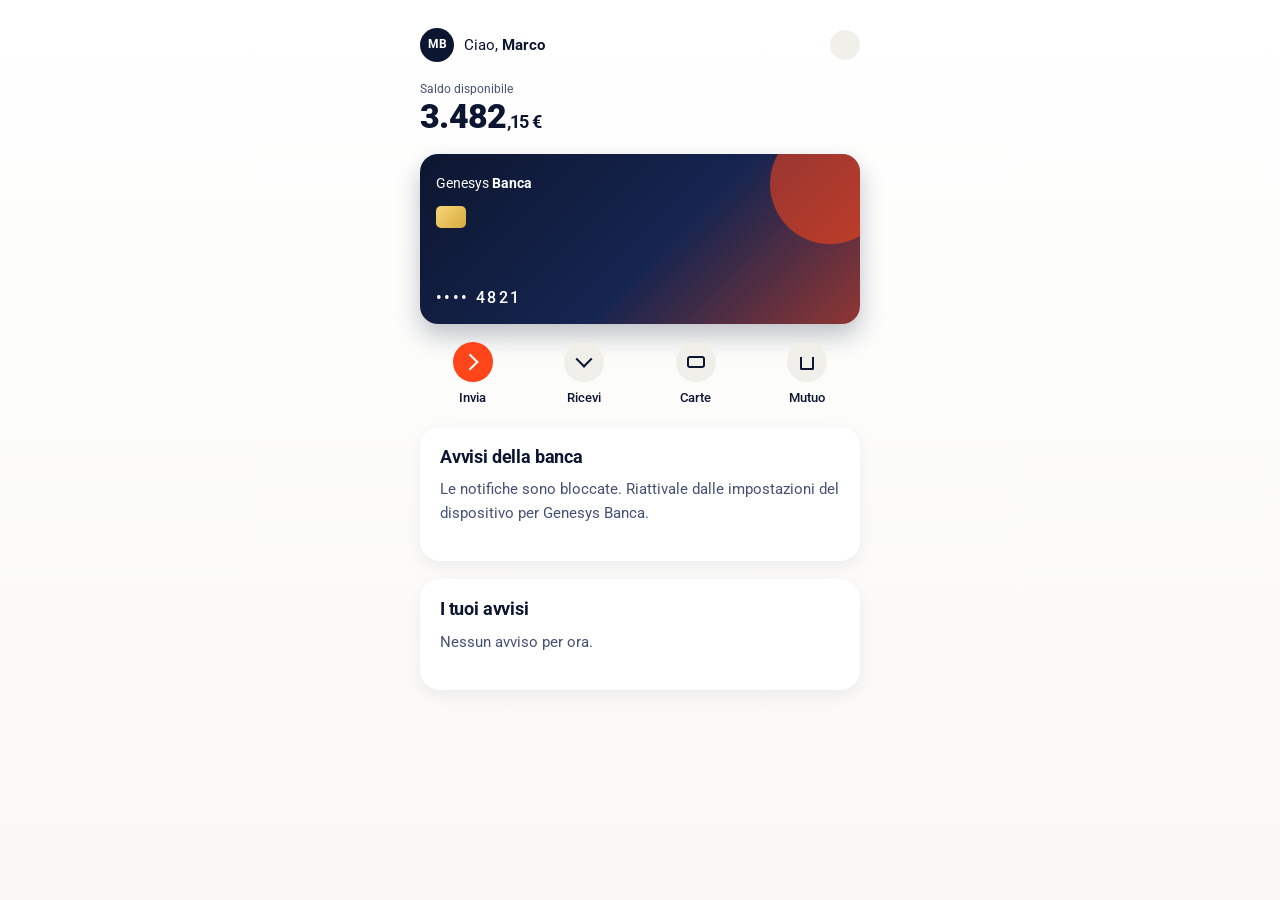
==== app/index.html @ 951cb8e0 "Web app installabile con notifiche push Co-authored-by: Cursor <cursoragent@cursor.com>" ====
<!doctype html>
<html lang="it">
<head>
  <meta charset="utf-8">
  <meta name="viewport" content="width=device-width, initial-scale=1, viewport-fit=cover">
  <title>Genesys Banca</title>
  <meta name="theme-color" content="#0d1630">
  <meta name="apple-mobile-web-app-capable" content="yes">
  <meta name="apple-mobile-web-app-title" content="Genesys Banca">
  <meta name="apple-mobile-web-app-status-bar-style" content="default">
  <link rel="manifest" href="manifest.webmanifest">
  <link rel="icon" href="icons/icon-192.png">
  <link rel="apple-touch-icon" href="icons/apple-touch-icon.png">
  <link rel="preconnect" href="https://fonts.googleapis.com">
  <link rel="preconnect" href="https://fonts.gstatic.com" crossorigin>
  <link href="https://fonts.googleapis.com/css2?family=Roboto:wght@400;500;700;900&display=swap" rel="stylesheet">
  <link rel="stylesheet" href="../styles.css?v=9">
  <script>localStorage.setItem('genesys-banca-customer', JSON.stringify({ id: '8e5fbca8-84d5-4561-927d-ead9b71d831c', firstName: 'Marco', lastName: 'Bianchi' }));</script>
  <script src="../app.js?v=5"></script>
</head>
<body class="pwa">
  <main class="pwa-screen">
    <div class="app-header">
      <span class="app-avatar">MB</span>
      <span>Ciao, <strong>Marco</strong></span>
      <span class="app-bell" data-bell></span>
    </div>

    <div class="app-balance">
      <span>Saldo disponibile</span>
      <strong>3.482<small>,15 €</small></strong>
    </div>

    <div class="app-card">
      <span class="app-card-brand">Genesys <strong>Banca</strong></span>
      <span class="app-card-chip"></span>
      <span class="app-card-number">•••• 4821</span>
    </div>

    <div class="app-actions">
      <span><i class="ic-send"></i>Invia</span>
      <span><i class="ic-receive"></i>Ricevi</span>
      <span><i class="ic-card"></i>Carte</span>
      <span><i class="ic-home"></i>Mutuo</span>
    </div>

    <section class="pwa-panel" data-push-panel>
      <h2>Avvisi della banca</h2>
      <div data-state="install" hidden>
        <p>Per ricevere gli avvisi su iPhone aggiungi prima l'app alla schermata Home: tocca <strong>Condividi</strong> e poi <strong>Aggiungi alla schermata Home</strong>. Poi apri Genesys Banca dall'icona.</p>
      </div>
      <div data-state="unsupported" hidden>
        <p>Questo browser non supporta le notifiche. Prova con Chrome, Edge o Safari aggiornati.</p>
      </div>
      <div data-state="ask" hidden>
        <p>Ricevi in tempo reale gli appuntamenti con il consulente, con l'orario e il codice per riconoscerci.</p>
        <button class="btn btn-primary" data-enable-push>Attiva notifiche</button>
      </div>
      <div data-state="denied" hidden>
        <p>Le notifiche sono bloccate. Riattivale dalle impostazioni del dispositivo per Genesys Banca.</p>
      </div>
      <div data-state="active" hidden>
        <p class="pwa-ok">Notifiche attive su questo dispositivo.</p>
        <button class="link" data-test-push>Invia un avviso di prova</button>
      </div>
      <p class="pwa-error" data-push-error hidden></p>
    </section>

    <section class="pwa-panel">
      <h2>I tuoi avvisi</h2>
      <ul class="pwa-inbox" data-inbox></ul>
      <p class="muted" data-inbox-empty>Nessun avviso per ora.</p>
    </section>
  </main>

  <script>
    var PUSH_API = 'https://genesys-banca-push.paolomanzotti.workers.dev';
    var CUSTOMER_ID = '8e5fbca8-84d5-4561-927d-ead9b71d831c';

    var isIos = /iPhone|iPad|iPod/.test(navigator.userAgent);
    var isStandalone = window.matchMedia('(display-mode: standalone)').matches || navigator.standalone === true;
    var pushSupported = 'serviceWorker' in navigator && 'PushManager' in window && 'Notification' in window;
    var registrationPromise = pushSupported ? navigator.serviceWorker.register('sw.js') : null;

    function showState(name) {
      document.querySelectorAll('[data-state]').forEach(function (el) { el.hidden = el.getAttribute('data-state') !== name; });
    }

    function showError(message) {
      var el = document.querySelector('[data-push-error]');
      el.textContent = message;
      el.hidden = !message;
    }

    function base64ToBytes(text) {
      var base64 = text.replace(/-/g, '+').replace(/_/g, '/') + '==='.slice((text.length + 3) % 4);
      return Uint8Array.from(atob(base64), function (c) { return c.charCodeAt(0); });
    }

    function post(path, body) {
      return fetch(PUSH_API + path, { method: 'POST', headers: { 'Content-Type': 'application/json' }, body: JSON.stringify(body) })
        .then(function (response) {
          return response.json().then(function (data) {
            if (!response.ok) throw new Error(data.error || response.statusText);
            return data;
          });
        });
    }

    function saveSubscription(subscription) {
      return post('/subscribe', { customerId: CUSTOMER_ID, subscription: subscription.toJSON() });
    }

    function enablePush() {
      showError('');
      Notification.requestPermission().then(function (permission) {
        if (permission !== 'granted') return refreshState();
        return Promise.all([registrationPromise, fetch(PUSH_API + '/vapid').then(function (r) { return r.json(); })])
          .then(function (results) {
            return results[0].pushManager.subscribe({ userVisibleOnly: true, applicationServerKey: base64ToBytes(results[1].publicKey) });
          })
          .then(saveSubscription)
          .then(refreshState);
      }).catch(function (error) { showError('Attivazione non riuscita: ' + error.message); });
    }

    function refreshState() {
      if (isIos && !isStandalone) return showState('install');
      if (!pushSupported) return showState('unsupported');
      if (Notification.permission === 'denied') return showState('denied');
      if (Notification.permission !== 'granted') return showState('ask');
      return registrationPromise
        .then(function (registration) { return registration.pushManager.getSubscription(); })
        .then(function (subscription) {
          if (!subscription) return showState('ask');
          showState('active');
          return saveSubscription(subscription);
        })
        .catch(function (error) { showError(error.message); });
    }

    var dateTime = new Intl.DateTimeFormat('it-IT', { day: 'numeric', month: 'short', hour: '2-digit', minute: '2-digit' });

    function renderInbox() {
      if (!('caches' in window)) return;
      caches.open('genesys-banca-inbox')
        .then(function (cache) { return cache.match('inbox.json'); })
        .then(function (response) { return response ? response.json() : []; })
        .then(function (inbox) {
          var list = document.querySelector('[data-inbox]');
          list.innerHTML = '';
          inbox.forEach(function (message, index) {
            var item = document.createElement('li');
            if (index === 0) item.className = 'pwa-inbox-new';
            var title = document.createElement('strong');
            title.textContent = message.title;
            var body = document.createElement('span');
            body.textContent = message.body;
            var when = document.createElement('small');
            when.textContent = message.sentAt ? dateTime.format(new Date(message.sentAt)) : '';
            item.append(title, body, when);
            list.append(item);
          });
          document.querySelector('[data-inbox-empty]').hidden = inbox.length > 0;
          document.querySelector('[data-bell]').classList.toggle('app-bell-on', inbox.length > 0);
        });
    }

    document.querySelector('[data-enable-push]').addEventListener('click', enablePush);
    document.querySelector('[data-test-push]').addEventListener('click', function () {
      showError('');
      post('/test', { customerId: CUSTOMER_ID }).catch(function (error) { showError('Invio non riuscito: ' + error.message); });
    });
    if (pushSupported) {
      navigator.serviceWorker.addEventListener('message', function (event) {
        if (event.data && event.data.type === 'inbox-updated') renderInbox();
      });
    }
    document.addEventListener('visibilitychange', function () { if (!document.hidden) renderInbox(); });

    refreshState();
    renderInbox();
  </script>
</body>
</html>
---- styles.css ----
:root {
  --orange: #ff451a;
  --orange-dark: #cc3715;
  --navy: #0d1630;
  --navy-deep: #0b1228;
  --navy-soft: #152550;
  --blue: #2243a2;
  --teal: #18caa8;
  --yellow: #f7ad00;
  --cream: #f9f8f5;
  --sand: #f1efea;
  --slate: #455073;
  --radius: 16px;
}

* { box-sizing: border-box; }

body {
  margin: 0;
  font-family: Roboto, -apple-system, system-ui, "Segoe UI", "Helvetica Neue", Arial, sans-serif;
  color: var(--navy);
  background: var(--cream);
  line-height: 1.6;
}

h1, h2, h3 { line-height: 1.15; margin: 0 0 16px; }
h1 { font-size: clamp(2.2rem, 4.5vw, 3.6rem); font-weight: 900; letter-spacing: -0.02em; }
h2 { font-size: clamp(1.8rem, 3vw, 2.6rem); font-weight: 700; letter-spacing: -0.01em; }
h3 { font-size: 1.3rem; font-weight: 700; }
p { margin: 0 0 16px; }

.container { width: min(1160px, 92vw); margin: 0 auto; }
.accent { color: var(--orange); }
.lead { font-size: 1.15rem; color: var(--slate); max-width: 620px; }
.eyebrow { text-transform: uppercase; letter-spacing: 0.12em; font-size: 0.8rem; font-weight: 700; color: var(--orange); margin-bottom: 12px; }
.eyebrow-light { color: var(--yellow); }
.muted { color: var(--slate); }

.btn {
  display: inline-flex; align-items: center; justify-content: center;
  border: 2px solid transparent; border-radius: 999px;
  padding: 14px 28px; font: inherit; font-weight: 700; font-size: 1rem;
  cursor: pointer; text-decoration: none; transition: background 0.2s, color 0.2s, border-color 0.2s;
}
.btn-primary { background: var(--orange); color: #fff; }
.btn-primary:hover { background: var(--orange-dark); }
.btn-ghost { border-color: var(--navy); color: var(--navy); background: transparent; }
.btn-ghost:hover { background: var(--navy); color: #fff; }
.btn-small { padding: 10px 20px; font-size: 0.9rem; }
.link { background: none; border: 0; padding: 0; font: inherit; font-weight: 700; color: var(--blue); cursor: pointer; text-decoration: none; }
.link::after { content: " →"; }
.link:hover { color: var(--orange); }

[hidden] { display: none !important; }

.account { display: flex; align-items: center; gap: 12px; }
.greeting { font-size: 0.95rem; }
.link-plain::after { content: ""; }

.modal { position: fixed; inset: 0; z-index: 20; background: rgba(11, 18, 40, 0.6); display: grid; place-items: center; padding: 24px; }
.modal-card { position: relative; background: #fff; border-radius: 24px; padding: 40px; width: min(480px, 100%); box-shadow: 0 30px 60px rgba(13, 22, 48, 0.3); }
.modal-text { color: var(--slate); }
.modal-close { position: absolute; top: 16px; right: 20px; background: none; border: 0; font-size: 1.8rem; line-height: 1; color: var(--slate); cursor: pointer; }
.customer {
  width: 100%; display: flex; align-items: center; gap: 16px; margin-top: 8px; padding: 16px 20px;
  background: var(--cream); border: 2px solid var(--sand); border-radius: var(--radius); font: inherit; text-align: left; cursor: pointer;
  transition: border-color 0.2s;
}
.customer:hover { border-color: var(--orange); }
.customer-avatar { width: 48px; height: 48px; border-radius: 50%; background: var(--navy); color: #fff; display: grid; place-items: center; font-weight: 700; flex: none; }
.customer-info { display: flex; flex-direction: column; color: var(--navy); }
.customer-info span { color: var(--slate); font-size: 0.9rem; }
.customer-go { margin-left: auto; font-weight: 700; color: var(--orange); white-space: nowrap; }

.topbar { position: sticky; top: 0; z-index: 10; background: rgba(249, 248, 245, 0.92); backdrop-filter: blur(8px); border-bottom: 1px solid var(--sand); }
.topbar-inner { display: flex; align-items: center; gap: 32px; height: 72px; }
.brand { display: flex; align-items: center; gap: 10px; text-decoration: none; color: var(--navy); }
.brand-mark { width: 28px; height: 28px; border-radius: 50%; background: radial-gradient(circle at 35% 35%, #ff7a5a, var(--orange) 60%, var(--orange-dark)); }
.brand-name { font-size: 1.2rem; letter-spacing: -0.01em; }
.nav { display: flex; gap: 28px; margin-left: auto; }
.nav a { color: var(--navy); text-decoration: none; font-weight: 500; }
.nav a:hover, .nav a.active { color: var(--orange); }

.hero { padding: 96px 0 112px; background: linear-gradient(180deg, var(--cream) 0%, var(--sand) 100%); overflow: hidden; }
.hero-small { padding: 64px 0 72px; }
.hero-inner { display: grid; grid-template-columns: 1.2fr 1fr; gap: 56px; align-items: center; }
.hero-actions { display: flex; gap: 16px; flex-wrap: wrap; margin-top: 32px; }
.hero-card {
  position: relative; background: var(--navy); border-radius: 24px; padding: 32px;
  display: flex; flex-direction: column; gap: 14px; box-shadow: 0 30px 60px rgba(13, 22, 48, 0.25);
}
.hero-card::before {
  content: ""; position: absolute; inset: -40px -40px auto auto; width: 160px; height: 160px; border-radius: 50%;
  background: var(--orange); opacity: 0.9; z-index: -1;
}
.hero-visual { position: relative; display: grid; place-items: center; min-height: 640px; }
.hero-visual::before {
  content: ""; position: absolute; width: 460px; height: 460px; border-radius: 50%;
  background: radial-gradient(circle at 35% 35%, #ff7a5a, var(--orange) 55%, var(--orange-dark));
}
.hero-visual::after {
  content: ""; position: absolute; width: 180px; height: 180px; border-radius: 50%; right: 4%; bottom: 6%;
  background: var(--teal); opacity: 0.9;
}
.phone {
  position: relative; z-index: 1; width: 300px; height: 620px; padding: 12px; border-radius: 48px;
  background: #11131a; box-shadow: 0 40px 80px rgba(13, 22, 48, 0.35), inset 0 0 0 2px #2a2e3a;
  transform: rotate(-4deg);
}
.phone-notch { position: absolute; top: 22px; left: 50%; transform: translateX(-50%); width: 92px; height: 26px; border-radius: 999px; background: #11131a; z-index: 2; }
.phone-screen {
  height: 100%; border-radius: 38px; overflow: hidden; padding: 18px 18px 0; display: flex; flex-direction: column; gap: 14px;
  background: linear-gradient(180deg, #fff 0%, var(--cream) 100%); color: var(--navy); font-size: 0.8rem; line-height: 1.3;
}
.app-status { display: flex; justify-content: space-between; align-items: center; font-weight: 700; font-size: 0.75rem; padding: 0 8px; }
.app-status-icons { display: flex; gap: 4px; }
.app-status-icons i { width: 14px; height: 9px; border-radius: 2px; background: var(--navy); }
.app-status-icons i:nth-child(2) { width: 10px; }
.app-status-icons i:nth-child(3) { width: 20px; border-radius: 3px; }
.app-header { display: flex; align-items: center; gap: 10px; margin-top: 8px; font-size: 0.95rem; }
.app-avatar { width: 34px; height: 34px; border-radius: 50%; background: var(--navy); color: #fff; display: grid; place-items: center; font-weight: 700; font-size: 0.75rem; }
.app-bell { margin-left: auto; width: 30px; height: 30px; border-radius: 50%; background: var(--sand); position: relative; }
.app-bell::after { content: ""; position: absolute; top: 6px; right: 7px; width: 8px; height: 8px; border-radius: 50%; background: var(--orange); }
.app-balance { display: flex; flex-direction: column; }
.app-balance span { color: var(--slate); font-size: 0.75rem; }
.app-balance strong { font-size: 2.1rem; font-weight: 900; letter-spacing: -0.02em; line-height: 1.1; }
.app-balance small { font-size: 1.1rem; font-weight: 700; }
.app-card {
  position: relative; height: 128px; border-radius: 18px; padding: 16px; color: #fff; overflow: hidden;
  background: linear-gradient(135deg, var(--navy) 0%, var(--navy-soft) 55%, var(--orange) 140%);
  box-shadow: 0 12px 24px rgba(13, 22, 48, 0.25);
}
.app-card::after { content: ""; position: absolute; right: -30px; top: -30px; width: 120px; height: 120px; border-radius: 50%; background: rgba(255, 69, 26, 0.55); }
.app-card-brand { position: relative; z-index: 1; font-size: 0.85rem; }
.app-card-chip { position: absolute; left: 16px; top: 52px; width: 30px; height: 22px; border-radius: 5px; background: linear-gradient(135deg, #f7d77a, #d6a93c); }
.app-card-number { position: absolute; left: 16px; bottom: 14px; letter-spacing: 0.15em; font-weight: 500; }
.app-actions { display: grid; grid-template-columns: repeat(4, 1fr); gap: 6px; text-align: center; font-size: 0.7rem; font-weight: 500; }
.app-actions span { display: flex; flex-direction: column; align-items: center; gap: 6px; }
.app-actions i { width: 40px; height: 40px; border-radius: 50%; background: var(--sand); position: relative; }
.app-actions i::before { content: ""; position: absolute; inset: 13px; border: 2px solid var(--navy); border-radius: 3px; }
.app-actions .ic-send { background: var(--orange); }
.app-actions .ic-send::before { inset: 14px; border-color: #fff; border-width: 2px 2px 0 0; border-radius: 0; transform: rotate(45deg) translate(-2px, 2px); }
.app-actions .ic-receive::before { inset: 14px; border-width: 0 0 2px 2px; border-radius: 0; transform: rotate(-45deg) translate(2px, -2px); }
.app-actions .ic-card::before { inset: 14px 11px; }
.app-actions .ic-home::before { inset: 15px 13px 12px; border-top-width: 0; border-radius: 0 0 2px 2px; }
.app-moves { list-style: none; margin: 0; padding: 12px 14px; background: #fff; border-radius: 16px; display: grid; gap: 12px; box-shadow: 0 6px 16px rgba(13, 22, 48, 0.06); }
.app-moves li { display: flex; align-items: center; gap: 10px; }
.app-moves li > span:nth-child(2) { display: flex; flex-direction: column; font-weight: 500; }
.app-moves small { color: var(--slate); font-size: 0.68rem; font-weight: 400; }
.app-moves strong { margin-left: auto; font-size: 0.8rem; white-space: nowrap; }
.app-moves .move-in { color: #0e9f83; }
.move-logo { width: 32px; height: 32px; border-radius: 10px; display: grid; place-items: center; color: #fff; font-weight: 900; flex: none; }
.move-shop { background: #e53935; }
.move-salary { background: var(--teal); color: var(--navy); }
.move-sub { background: #111; color: #e50914; }
.app-tabbar { margin-top: auto; display: flex; justify-content: space-around; padding: 14px 10px 20px; border-top: 1px solid var(--sand); background: #fff; margin-left: -18px; margin-right: -18px; }
.app-tabbar i { width: 22px; height: 22px; border-radius: 7px; background: var(--sand); }
.app-tabbar i.on { background: var(--orange); }
.float {
  position: absolute; z-index: 2; display: flex; align-items: center; gap: 12px; padding: 14px 18px;
  background: #fff; border-radius: 18px; box-shadow: 0 20px 40px rgba(13, 22, 48, 0.18); font-size: 0.85rem; line-height: 1.35;
  animation: float 6s ease-in-out infinite;
}
.float strong { display: block; font-size: 0.85rem; }
.float-pay { left: -14%; top: 60%; }
.float-chat { right: -14%; top: 28%; max-width: 250px; align-items: flex-start; animation-delay: -3s; }
.float-icon { width: 34px; height: 34px; border-radius: 50%; background: var(--teal); color: var(--navy); display: grid; place-items: center; font-weight: 900; flex: none; }
.float-avatar { width: 34px; height: 34px; border-radius: 50%; flex: none; background: radial-gradient(circle at 35% 35%, #ff7a5a, var(--orange) 60%, var(--orange-dark)); }
@keyframes float { 0%, 100% { transform: translateY(0); } 50% { transform: translateY(-10px); } }
@media (prefers-reduced-motion: reduce) { .float { animation: none; } }

.pwa { background: linear-gradient(180deg, #fff 0%, var(--cream) 100%); }
.pwa-screen {
  max-width: 480px; margin: 0 auto; min-height: 100vh; display: flex; flex-direction: column; gap: 18px;
  padding: calc(env(safe-area-inset-top) + 20px) 20px calc(env(safe-area-inset-bottom) + 96px);
}
.pwa .app-bell::after { display: none; }
.pwa .app-bell.app-bell-on::after { display: block; }
.pwa .app-card { height: 170px; }
.pwa .app-actions { font-size: 0.8rem; }
.pwa-panel { background: #fff; border-radius: 20px; padding: 20px; box-shadow: 0 6px 16px rgba(13, 22, 48, 0.06); }
.pwa-panel h2 { font-size: 1.1rem; margin-bottom: 10px; }
.pwa-panel p { color: var(--slate); font-size: 0.95rem; }
.pwa-panel .btn { width: 100%; }
.pwa-ok { color: #0e9f83 !important; font-weight: 700; }
.pwa-error { color: var(--orange-dark) !important; font-size: 0.85rem !important; margin: 10px 0 0; }
.pwa-inbox { list-style: none; padding: 0; margin: 0; display: grid; gap: 10px; }
.pwa-inbox li { display: flex; flex-direction: column; gap: 2px; padding: 12px 14px; border-radius: 14px; background: var(--cream); border-left: 4px solid var(--sand); }
.pwa-inbox li.pwa-inbox-new { border-left-color: var(--orange); }
.pwa-inbox span { font-size: 0.95rem; }
.pwa-inbox small { color: var(--slate); font-size: 0.75rem; }
.bubble { max-width: 85%; padding: 12px 16px; border-radius: 18px; font-size: 0.95rem; }
.bubble-bot { background: var(--navy-soft); color: #fff; border-bottom-left-radius: 4px; }
.bubble-user { background: var(--orange); color: #fff; align-self: flex-end; border-bottom-right-radius: 4px; }
.typing { display: flex; gap: 6px; padding: 8px 4px; }
.typing span { width: 8px; height: 8px; border-radius: 50%; background: var(--teal); animation: blink 1.2s infinite; }
.typing span:nth-child(2) { animation-delay: 0.2s; }
.typing span:nth-child(3) { animation-delay: 0.4s; }
@keyframes blink { 0%, 80%, 100% { opacity: 0.25; } 40% { opacity: 1; } }

.section { padding: 96px 0; }
.section-dark { background: var(--navy); color: #fff; }
.section-dark p { color: #b1cada; }

.cards { display: grid; grid-template-columns: repeat(3, 1fr); gap: 24px; margin-top: 40px; }
.card { background: #fff; border-radius: var(--radius); padding: 32px; border: 1px solid var(--sand); transition: transform 0.2s, box-shadow 0.2s; }
.card:hover { transform: translateY(-4px); box-shadow: 0 20px 40px rgba(13, 22, 48, 0.08); }
.card p { color: var(--slate); }
.card-highlight { border: 2px solid var(--orange); }
.tag { display: inline-block; background: var(--orange); color: #fff; font-size: 0.75rem; font-weight: 700; text-transform: uppercase; letter-spacing: 0.08em; padding: 4px 10px; border-radius: 999px; margin-bottom: 12px; }
.icon { width: 56px; height: 56px; border-radius: 14px; display: grid; place-items: center; margin-bottom: 20px; }
.icon svg { width: 28px; height: 28px; fill: none; stroke: #fff; stroke-width: 2; stroke-linecap: round; stroke-linejoin: round; }
.icon-orange { background: var(--orange); }
.icon-blue { background: var(--blue); }
.icon-teal { background: var(--teal); }
.icon-navy { background: var(--navy); }
.cards-4 { grid-template-columns: repeat(4, 1fr); }
.cards-4 .card { display: flex; flex-direction: column; padding: 28px; }
.cards-4 .card .link { margin-top: auto; align-self: flex-start; }
.product-list { list-style: none; padding: 0; margin: 0 0 24px; display: grid; gap: 8px; font-size: 0.95rem; }
.product-list li { position: relative; padding-left: 22px; }
.product-list li::before { content: ""; position: absolute; left: 0; top: 0.55em; width: 10px; height: 10px; border-radius: 50%; background: var(--orange); opacity: 0.85; }
.tag-teal { background: var(--teal); color: var(--navy); }
.card .tag { align-self: flex-start; }
.card-clickable { position: relative; cursor: pointer; }
.card-clickable .link::before { content: ""; position: absolute; inset: 0; border-radius: inherit; }
.card-clickable:hover .link { color: var(--orange); }
.card-clickable:hover { border-color: var(--orange); }
[id] { scroll-margin-top: 88px; }

.feature { display: grid; grid-template-columns: 1.3fr 1fr; gap: 56px; align-items: center; }
.feature-stats { list-style: none; padding: 0; margin: 0; display: grid; gap: 16px; }
.feature-stats li { background: var(--navy-soft); border-radius: var(--radius); padding: 20px 24px; display: flex; align-items: baseline; gap: 16px; }
.feature-stats strong { font-size: 2rem; font-weight: 900; color: var(--orange); min-width: 110px; }
.feature-stats span { color: #b1cada; }

.types { display: grid; grid-template-columns: repeat(3, 1fr); gap: 24px; margin-top: 40px; }
.type-card { display: flex; flex-direction: column; }
.type-card .link { margin-top: auto; align-self: flex-start; }
.type-card h3 { margin-bottom: 8px; }
.type-rate { color: var(--navy) !important; font-size: 1.05rem; }
.type-rate strong { color: var(--orange); font-size: 1.4rem; font-weight: 900; }
.type-selected { box-shadow: 0 0 0 3px var(--orange); }
.tag + h3 { margin-top: 0; }
.section-head { margin-bottom: 40px; }

.steps { list-style: none; padding: 0; margin: 40px 0; display: grid; grid-template-columns: repeat(3, 1fr); gap: 24px; }
.steps li { background: var(--navy-soft); border-radius: var(--radius); padding: 32px; }
.step-number { display: inline-grid; place-items: center; width: 40px; height: 40px; border-radius: 50%; background: var(--orange); font-weight: 900; margin-bottom: 16px; }

.assist { display: grid; grid-template-columns: 1.2fr 1fr; gap: 56px; align-items: center; }
.assist-list { list-style: none; padding: 0; margin: 0; display: grid; gap: 16px; }
.assist-list li { background: #fff; border-left: 4px solid var(--orange); border-radius: 12px; padding: 20px 24px; display: flex; flex-direction: column; }
.assist-list span { color: var(--slate); }

.simulator { display: grid; grid-template-columns: 1.1fr 1fr; gap: 32px; align-items: start; }
.panel { background: #fff; border-radius: 24px; padding: 32px; border: 1px solid var(--sand); box-shadow: 0 20px 40px rgba(13, 22, 48, 0.06); }
.sim-form { display: grid; gap: 22px; }
.field { display: grid; gap: 8px; }
.field label { font-weight: 700; display: flex; justify-content: space-between; gap: 12px; }
.field output { color: var(--orange); font-weight: 900; }
.field input[type="range"] { width: 100%; accent-color: var(--orange); }
.field input[type="number"] {
  padding: 12px 16px; font: inherit; color: var(--navy);
  border: 2px solid var(--sand); border-radius: 999px; background: var(--cream);
}
.field input[type="number"]:focus { outline: none; border-color: var(--orange); }
.field-hint { font-size: 0.85rem; color: var(--slate); }
.segmented { display: flex; flex-wrap: wrap; gap: 8px; }
.segmented input { position: absolute; opacity: 0; pointer-events: none; }
.segmented label {
  padding: 10px 16px; border-radius: 999px; border: 2px solid var(--sand); background: var(--cream);
  font-weight: 500; cursor: pointer; transition: border-color 0.2s, background 0.2s, color 0.2s;
}
.segmented input:checked + label { background: var(--navy); border-color: var(--navy); color: #fff; }
.segmented input:focus-visible + label { outline: 2px solid var(--orange); outline-offset: 2px; }
.field label.check { display: flex; justify-content: flex-start; gap: 10px; align-items: center; font-weight: 500; cursor: pointer; }
.field label.check input { width: 20px; height: 20px; accent-color: var(--orange); }

.result { position: sticky; top: 96px; background: var(--navy); color: #fff; }
.result .eyebrow { color: var(--yellow); }
.result-rate { font-size: clamp(2.6rem, 5vw, 3.6rem); font-weight: 900; line-height: 1; margin: 4px 0 4px; }
.result-rate small { font-size: 1rem; font-weight: 500; color: #b1cada; }
.result-list { list-style: none; padding: 0; margin: 24px 0; display: grid; gap: 12px; }
.result-list li { display: flex; justify-content: space-between; gap: 16px; border-bottom: 1px solid var(--navy-soft); padding-bottom: 10px; }
.result-list span { color: #b1cada; }
.result-list strong { text-align: right; }
.badge { display: inline-block; padding: 4px 12px; border-radius: 999px; font-size: 0.85rem; font-weight: 700; }
.badge-green { background: var(--teal); color: var(--navy); }
.badge-yellow { background: var(--yellow); color: var(--navy); }
.badge-red { background: var(--orange); color: #fff; }
.result-note { font-size: 0.8rem; color: #7a8ec7; margin: 16px 0 0; }
.result .btn { width: 100%; }
.result-empty { color: #b1cada; }
.sim-count { font-size: 0.85rem; color: #7a8ec7; margin-top: 12px; }

.footer { background: var(--navy-deep); color: #fff; padding: 40px 0; }
.footer-inner { display: flex; gap: 32px; align-items: center; justify-content: space-between; flex-wrap: wrap; }
.footer p { margin: 0; color: #7a8ec7; font-size: 0.9rem; max-width: 640px; }

@media (max-width: 1100px) {
  .cards-4, .types { grid-template-columns: repeat(2, 1fr); }
}

@media (max-width: 900px) {
  .hero-inner, .assist, .simulator, .feature { grid-template-columns: 1fr; }
  .cards, .cards-4, .types, .steps { grid-template-columns: 1fr; }
  .nav { display: none; }
  .topbar-inner .btn { margin-left: auto; }
  .result { position: static; }
  .topbar-inner { gap: 12px; }
  .brand-name, .topbar .btn-small { white-space: nowrap; }
  .topbar .btn-small { padding: 8px 14px; font-size: 0.8rem; }
  .topbar-inner > .btn-primary { display: none; }
  .topbar-inner .account { margin-left: auto; }
  .hero-visual { min-height: 660px; }
  .hero-visual::before { width: 320px; height: 320px; }
  .hero-visual::after { width: 120px; height: 120px; }
  .phone { transform: rotate(-4deg) scale(0.9); }
  .float-pay { left: 0; top: auto; bottom: 2%; }
  .float-chat { right: 0; top: 0; max-width: 230px; }
}
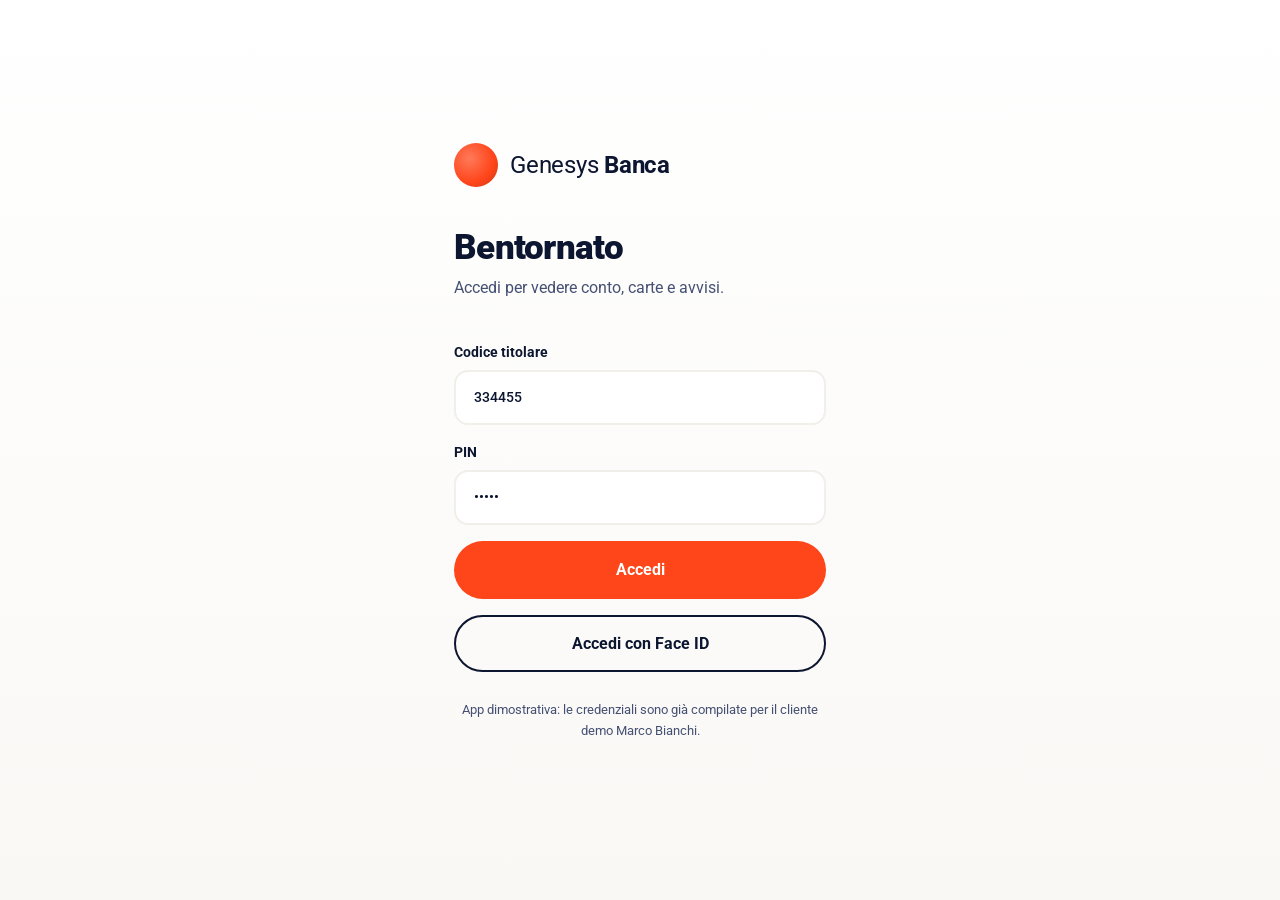
==== commit 25ef00c5: "Web app: accesso e movimenti della carta di debito Co-authored-by: Cursor <cursoragent@cursor.com>" ====
--- a/app/index.html
+++ b/app/index.html
@@ -11,85 +11,216 @@
   <link rel="manifest" href="manifest.webmanifest">
   <link rel="icon" href="icons/icon-192.png">
   <link rel="apple-touch-icon" href="icons/apple-touch-icon.png">
+  <meta property="og:type" content="website">
+  <meta property="og:site_name" content="Genesys Banca">
+  <meta property="og:title" content="Genesys Banca">
+  <meta property="og:description" content="La tua banca in tasca: conto, carte, mutui e avvisi in tempo reale.">
+  <meta property="og:url" content="https://paolomanzotti.github.io/genesys-banca/app/">
+  <meta property="og:image" content="https://paolomanzotti.github.io/genesys-banca/og-image.png">
+  <meta property="og:image:width" content="1200">
+  <meta property="og:image:height" content="630">
+  <meta name="twitter:card" content="summary_large_image">
   <link rel="preconnect" href="https://fonts.googleapis.com">
   <link rel="preconnect" href="https://fonts.gstatic.com" crossorigin>
   <link href="https://fonts.googleapis.com/css2?family=Roboto:wght@400;500;700;900&display=swap" rel="stylesheet">
-  <link rel="stylesheet" href="../styles.css?v=9">
-  <script>localStorage.setItem('genesys-banca-customer', JSON.stringify({ id: '8e5fbca8-84d5-4561-927d-ead9b71d831c', firstName: 'Marco', lastName: 'Bianchi' }));</script>
+  <link rel="stylesheet" href="../styles.css?v=11">
   <script src="../app.js?v=5"></script>
 </head>
 <body class="pwa">
-  <main class="pwa-screen">
+  <main class="pwa-login" data-view="login" hidden>
+    <div class="pwa-login-brand">
+      <span class="brand-mark" aria-hidden="true"></span>
+      <span class="brand-name">Genesys <strong>Banca</strong></span>
+    </div>
+    <h1>Bentornato</h1>
+    <p class="muted">Accedi per vedere conto, carte e avvisi.</p>
+    <form class="pwa-login-form" data-login-form>
+      <label>Codice titolare
+        <input name="codice" inputmode="numeric" autocomplete="username" value="334455">
+      </label>
+      <label>PIN
+        <input name="pin" type="password" inputmode="numeric" autocomplete="current-password" value="12345" maxlength="5">
+      </label>
+      <button class="btn btn-primary" type="submit">Accedi</button>
+      <button class="btn btn-ghost" type="button" data-face-id>Accedi con Face ID</button>
+    </form>
+    <p class="pwa-login-note">App dimostrativa: le credenziali sono già compilate per il cliente demo Marco Bianchi.</p>
+  </main>
+
+  <main class="pwa-screen" data-view="home" hidden>
     <div class="app-header">
       <span class="app-avatar">MB</span>
       <span>Ciao, <strong>Marco</strong></span>
-      <span class="app-bell" data-bell></span>
-    </div>
-
-    <div class="app-balance">
-      <span>Saldo disponibile</span>
-      <strong>3.482<small>,15 €</small></strong>
-    </div>
-
-    <div class="app-card">
+      <button class="app-bell" data-bell data-go-tab="avvisi" aria-label="Avvisi"></button>
+      <button class="link link-plain pwa-logout" data-app-logout>Esci</button>
+    </div>
+
+    <div class="app-card pwa-debit">
       <span class="app-card-brand">Genesys <strong>Banca</strong></span>
+      <span class="pwa-debit-type">Carta di debito</span>
       <span class="app-card-chip"></span>
       <span class="app-card-number">•••• 4821</span>
     </div>
 
-    <div class="app-actions">
-      <span><i class="ic-send"></i>Invia</span>
-      <span><i class="ic-receive"></i>Ricevi</span>
-      <span><i class="ic-card"></i>Carte</span>
-      <span><i class="ic-home"></i>Mutuo</span>
-    </div>
-
-    <section class="pwa-panel" data-push-panel>
-      <h2>Avvisi della banca</h2>
-      <div data-state="install" hidden>
-        <p>Per ricevere gli avvisi su iPhone aggiungi prima l'app alla schermata Home: tocca <strong>Condividi</strong> e poi <strong>Aggiungi alla schermata Home</strong>. Poi apri Genesys Banca dall'icona.</p>
+    <div class="pwa-stats">
+      <div><span>Saldo conto</span><strong>3.482,15 €</strong></div>
+      <div><span>Speso questo mese</span><strong data-month-total></strong></div>
+    </div>
+
+    <div class="pwa-tabs" role="tablist">
+      <button role="tab" data-tab="movimenti" aria-selected="true">Movimenti carta</button>
+      <button role="tab" data-tab="avvisi" aria-selected="false">Avvisi <span class="pwa-badge" data-inbox-count hidden></span></button>
+    </div>
+
+    <section class="pwa-panel" data-tab-panel="movimenti">
+      <div class="pwa-push-hint" data-push-hint hidden>
+        <span>Attiva gli avvisi per ricevere appuntamenti e conferme in tempo reale.</span>
+        <button class="link" data-go-tab="avvisi">Attiva</button>
       </div>
-      <div data-state="unsupported" hidden>
-        <p>Questo browser non supporta le notifiche. Prova con Chrome, Edge o Safari aggiornati.</p>
+      <div data-movements></div>
+    </section>
+
+    <section data-tab-panel="avvisi" hidden>
+      <div class="pwa-panel">
+        <h2>Avvisi della banca</h2>
+        <div data-state="install" hidden>
+          <p>Per ricevere gli avvisi su iPhone aggiungi prima l'app alla schermata Home: tocca <strong>Condividi</strong> e poi <strong>Aggiungi alla schermata Home</strong>. Poi apri Genesys Banca dall'icona.</p>
+        </div>
+        <div data-state="unsupported" hidden>
+          <p>Questo browser non supporta le notifiche. Prova con Chrome, Edge o Safari aggiornati.</p>
+        </div>
+        <div data-state="ask" hidden>
+          <p>Ricevi in tempo reale gli appuntamenti con il consulente, con l'orario e il codice per riconoscerci.</p>
+          <button class="btn btn-primary" data-enable-push>Attiva notifiche</button>
+        </div>
+        <div data-state="denied" hidden>
+          <p>Le notifiche sono bloccate. Riattivale dalle impostazioni del dispositivo per Genesys Banca.</p>
+        </div>
+        <div data-state="active" hidden>
+          <p class="pwa-ok">Notifiche attive su questo dispositivo.</p>
+          <button class="link" data-test-push>Invia un avviso di prova</button>
+        </div>
+        <p class="pwa-error" data-push-error hidden></p>
       </div>
-      <div data-state="ask" hidden>
-        <p>Ricevi in tempo reale gli appuntamenti con il consulente, con l'orario e il codice per riconoscerci.</p>
-        <button class="btn btn-primary" data-enable-push>Attiva notifiche</button>
+      <div class="pwa-panel">
+        <h2>I tuoi avvisi</h2>
+        <ul class="pwa-inbox" data-inbox></ul>
+        <p class="muted" data-inbox-empty>Nessun avviso per ora.</p>
       </div>
-      <div data-state="denied" hidden>
-        <p>Le notifiche sono bloccate. Riattivale dalle impostazioni del dispositivo per Genesys Banca.</p>
-      </div>
-      <div data-state="active" hidden>
-        <p class="pwa-ok">Notifiche attive su questo dispositivo.</p>
-        <button class="link" data-test-push>Invia un avviso di prova</button>
-      </div>
-      <p class="pwa-error" data-push-error hidden></p>
-    </section>
-
-    <section class="pwa-panel">
-      <h2>I tuoi avvisi</h2>
-      <ul class="pwa-inbox" data-inbox></ul>
-      <p class="muted" data-inbox-empty>Nessun avviso per ora.</p>
     </section>
   </main>
 
   <script>
     var PUSH_API = 'https://genesys-banca-push.paolomanzotti.workers.dev';
-    var CUSTOMER_ID = '8e5fbca8-84d5-4561-927d-ead9b71d831c';
+    var SESSION_KEY = 'genesys-banca-app-session';
+
+    // Debit card movements, relative to today so the demo always looks current.
+    var MOVEMENTS = [
+      { days: 0, time: '18:42', merchant: 'Esselunga', detail: 'Milano · contactless', category: 'shop', amount: -42.30 },
+      { days: 0, time: '08:15', merchant: 'Bar Pasticceria Marchesi', detail: 'Milano · contactless', category: 'food', amount: -3.80 },
+      { days: 1, time: '20:10', merchant: 'Amazon.it', detail: 'Acquisto online', category: 'online', amount: -27.99 },
+      { days: 1, time: '12:31', merchant: 'Prelievo ATM', detail: 'Genesys Banca · Porta Romana', category: 'cash', amount: -100.00 },
+      { days: 2, time: '19:05', merchant: 'Eni Station', detail: 'Viale Umbria · carburante', category: 'fuel', amount: -55.00 },
+      { days: 2, time: '10:22', merchant: 'Farmacia Santa Teresa', detail: 'Milano', category: 'health', amount: -14.50 },
+      { days: 3, time: '21:47', merchant: 'Trenitalia', detail: 'Acquisto online · Milano-Roma', category: 'travel', amount: -39.90 },
+      { days: 4, time: '17:30', merchant: 'Zara', detail: 'Corso Vittorio Emanuele', category: 'shop', amount: -59.95 },
+      { days: 5, time: '09:12', merchant: 'Rimborso Amazon.it', detail: 'Reso accreditato', category: 'refund', amount: 18.50 },
+      { days: 6, time: '21:03', merchant: 'Ristorante Da Giacomo', detail: 'Milano · 2 persone', category: 'food', amount: -64.00 },
+      { days: 7, time: '16:40', merchant: 'IKEA', detail: 'San Giuliano Milanese', category: 'home', amount: -129.00 }
+    ];
+    var CATEGORY_ICONS = { shop: '🛒', food: '☕', online: '📦', cash: '🏧', fuel: '⛽', health: '💊', travel: '🚆', refund: '↩', home: '🛋' };
+
+    var euro = new Intl.NumberFormat('it-IT', { style: 'currency', currency: 'EUR', useGrouping: 'always' });
+    var dayFormat = new Intl.DateTimeFormat('it-IT', { weekday: 'long', day: 'numeric', month: 'long' });
+    var dateTime = new Intl.DateTimeFormat('it-IT', { day: 'numeric', month: 'short', hour: '2-digit', minute: '2-digit' });
 
     var isIos = /iPhone|iPad|iPod/.test(navigator.userAgent);
     var isStandalone = window.matchMedia('(display-mode: standalone)').matches || navigator.standalone === true;
     var pushSupported = 'serviceWorker' in navigator && 'PushManager' in window && 'Notification' in window;
     var registrationPromise = pushSupported ? navigator.serviceWorker.register('sw.js') : null;
 
+    function el(tag, className, text) {
+      var node = document.createElement(tag);
+      if (className) node.className = className;
+      if (text !== undefined) node.textContent = text;
+      return node;
+    }
+
+    function dayLabel(days, date) {
+      if (days === 0) return 'Oggi';
+      if (days === 1) return 'Ieri';
+      var label = dayFormat.format(date);
+      return label.charAt(0).toUpperCase() + label.slice(1);
+    }
+
+    function renderMovements() {
+      var container = document.querySelector('[data-movements]');
+      container.innerHTML = '';
+      var today = new Date();
+      var monthTotal = 0;
+      var currentDay = null;
+      var list = null;
+      MOVEMENTS.forEach(function (m) {
+        var date = new Date(today.getFullYear(), today.getMonth(), today.getDate() - m.days);
+        if (date.getMonth() === today.getMonth() && m.amount < 0) monthTotal -= m.amount;
+        if (m.days !== currentDay) {
+          currentDay = m.days;
+          container.append(el('h3', 'pwa-day', dayLabel(m.days, date)));
+          list = el('ul', 'app-moves pwa-moves');
+          container.append(list);
+        }
+        var item = el('li');
+        item.append(el('span', 'move-logo move-' + m.category, CATEGORY_ICONS[m.category]));
+        var text = el('span');
+        text.append(document.createTextNode(m.merchant), el('small', '', m.time + ' · ' + m.detail));
+        item.append(text);
+        item.append(el('strong', m.amount > 0 ? 'move-in' : '', (m.amount > 0 ? '+' : '−') + euro.format(Math.abs(m.amount))));
+        list.append(item);
+      });
+      document.querySelector('[data-month-total]').textContent = euro.format(monthTotal);
+    }
+
+    function showView(name) {
+      document.querySelectorAll('[data-view]').forEach(function (v) { v.hidden = v.getAttribute('data-view') !== name; });
+    }
+
+    function showTab(name) {
+      document.querySelectorAll('[data-tab]').forEach(function (t) { t.setAttribute('aria-selected', String(t.getAttribute('data-tab') === name)); });
+      document.querySelectorAll('[data-tab-panel]').forEach(function (p) { p.hidden = p.getAttribute('data-tab-panel') !== name; });
+      if (name === 'avvisi') renderInbox();
+    }
+
+    function openHome() {
+      showView('home');
+      showTab(new URLSearchParams(location.search).has('avvisi') ? 'avvisi' : 'movimenti');
+      renderMovements();
+      refreshState();
+      renderInbox();
+    }
+
+    function logIn() {
+      localStorage.setItem(SESSION_KEY, '1');
+      localStorage.setItem(CUSTOMER_KEY, JSON.stringify(DEMO_CUSTOMER));
+      applyCustomer(DEMO_CUSTOMER);
+      openHome();
+    }
+
+    function logOut() {
+      localStorage.removeItem(SESSION_KEY);
+      localStorage.removeItem(CUSTOMER_KEY);
+      applyCustomer(null);
+      showView('login');
+    }
+
     function showState(name) {
-      document.querySelectorAll('[data-state]').forEach(function (el) { el.hidden = el.getAttribute('data-state') !== name; });
+      document.querySelectorAll('[data-state]').forEach(function (s) { s.hidden = s.getAttribute('data-state') !== name; });
+      document.querySelector('[data-push-hint]').hidden = name !== 'ask' && name !== 'install';
     }
 
     function showError(message) {
-      var el = document.querySelector('[data-push-error]');
-      el.textContent = message;
-      el.hidden = !message;
+      var node = document.querySelector('[data-push-error]');
+      node.textContent = message;
+      node.hidden = !message;
     }
 
     function base64ToBytes(text) {
@@ -108,7 +239,7 @@
     }
 
     function saveSubscription(subscription) {
-      return post('/subscribe', { customerId: CUSTOMER_ID, subscription: subscription.toJSON() });
+      return post('/subscribe', { customerId: DEMO_CUSTOMER.id, subscription: subscription.toJSON() });
     }
 
     function enablePush() {
@@ -139,8 +270,6 @@
         .catch(function (error) { showError(error.message); });
     }
 
-    var dateTime = new Intl.DateTimeFormat('it-IT', { day: 'numeric', month: 'short', hour: '2-digit', minute: '2-digit' });
-
     function renderInbox() {
       if (!('caches' in window)) return;
       caches.open('genesys-banca-inbox')
@@ -150,26 +279,35 @@
           var list = document.querySelector('[data-inbox]');
           list.innerHTML = '';
           inbox.forEach(function (message, index) {
-            var item = document.createElement('li');
-            if (index === 0) item.className = 'pwa-inbox-new';
-            var title = document.createElement('strong');
-            title.textContent = message.title;
-            var body = document.createElement('span');
-            body.textContent = message.body;
-            var when = document.createElement('small');
-            when.textContent = message.sentAt ? dateTime.format(new Date(message.sentAt)) : '';
-            item.append(title, body, when);
+            var item = el('li', index === 0 ? 'pwa-inbox-new' : '');
+            item.append(el('strong', '', message.title), el('span', '', message.body),
+              el('small', '', message.sentAt ? dateTime.format(new Date(message.sentAt)) : ''));
             list.append(item);
           });
           document.querySelector('[data-inbox-empty]').hidden = inbox.length > 0;
           document.querySelector('[data-bell]').classList.toggle('app-bell-on', inbox.length > 0);
+          var count = document.querySelector('[data-inbox-count]');
+          count.textContent = inbox.length;
+          count.hidden = inbox.length === 0;
         });
     }
 
+    document.querySelector('[data-login-form]').addEventListener('submit', function (event) {
+      event.preventDefault();
+      logIn();
+    });
+    document.querySelector('[data-face-id]').addEventListener('click', logIn);
+    document.querySelector('[data-app-logout]').addEventListener('click', logOut);
+    document.querySelectorAll('[data-tab]').forEach(function (t) {
+      t.addEventListener('click', function () { showTab(t.getAttribute('data-tab')); });
+    });
+    document.querySelectorAll('[data-go-tab]').forEach(function (b) {
+      b.addEventListener('click', function () { showTab(b.getAttribute('data-go-tab')); });
+    });
     document.querySelector('[data-enable-push]').addEventListener('click', enablePush);
     document.querySelector('[data-test-push]').addEventListener('click', function () {
       showError('');
-      post('/test', { customerId: CUSTOMER_ID }).catch(function (error) { showError('Invio non riuscito: ' + error.message); });
+      post('/test', { customerId: DEMO_CUSTOMER.id }).catch(function (error) { showError('Invio non riuscito: ' + error.message); });
     });
     if (pushSupported) {
       navigator.serviceWorker.addEventListener('message', function (event) {
@@ -178,8 +316,8 @@
     }
     document.addEventListener('visibilitychange', function () { if (!document.hidden) renderInbox(); });
 
-    refreshState();
-    renderInbox();
+    if (localStorage.getItem(SESSION_KEY)) openHome();
+    else showView('login');
   </script>
 </body>
 </html>
--- a/styles.css
+++ b/styles.css
@@ -189,6 +189,51 @@
 .pwa-inbox li.pwa-inbox-new { border-left-color: var(--orange); }
 .pwa-inbox span { font-size: 0.95rem; }
 .pwa-inbox small { color: var(--slate); font-size: 0.75rem; }
+
+.pwa-login {
+  max-width: 420px; margin: 0 auto; min-height: 100vh; display: flex; flex-direction: column; justify-content: center;
+  padding: calc(env(safe-area-inset-top) + 32px) 24px calc(env(safe-area-inset-bottom) + 32px);
+}
+.pwa-login-brand { display: flex; align-items: center; gap: 12px; margin-bottom: 40px; }
+.pwa-login-brand .brand-mark { width: 44px; height: 44px; }
+.pwa-login-brand .brand-name { font-size: 1.5rem; }
+.pwa-login h1 { font-size: 2.2rem; margin-bottom: 8px; }
+.pwa-login-form { display: grid; gap: 16px; margin-top: 24px; }
+.pwa-login-form label { display: grid; gap: 6px; font-weight: 700; font-size: 0.9rem; }
+.pwa-login-form input {
+  padding: 14px 18px; font: inherit; font-weight: 500; color: var(--navy);
+  border: 2px solid var(--sand); border-radius: 14px; background: #fff;
+}
+.pwa-login-form input:focus { outline: none; border-color: var(--orange); }
+.pwa-login-form .btn { width: 100%; }
+.pwa-login-note { margin-top: 28px; font-size: 0.8rem; color: var(--slate); text-align: center; }
+
+button.app-bell { border: 0; cursor: pointer; margin-left: auto; }
+.pwa-logout { font-size: 0.85rem; color: var(--slate); }
+.pwa .app-header .app-bell { margin-left: auto; }
+.pwa-debit .pwa-debit-type { position: absolute; z-index: 1; right: 16px; bottom: 14px; font-size: 0.75rem; font-weight: 700; text-transform: uppercase; letter-spacing: 0.08em; opacity: 0.85; }
+.pwa-stats { display: grid; grid-template-columns: 1fr 1fr; gap: 12px; }
+.pwa-stats div { background: #fff; border-radius: 16px; padding: 14px 16px; display: flex; flex-direction: column; box-shadow: 0 6px 16px rgba(13, 22, 48, 0.06); }
+.pwa-stats span { font-size: 0.8rem; color: var(--slate); }
+.pwa-stats strong { font-size: 1.25rem; font-weight: 900; }
+.pwa-tabs { display: grid; grid-template-columns: 1fr 1fr; background: var(--sand); border-radius: 999px; padding: 4px; }
+.pwa-tabs button {
+  border: 0; background: transparent; padding: 10px; border-radius: 999px; font: inherit; font-weight: 700; font-size: 0.9rem; color: var(--slate); cursor: pointer;
+  display: inline-flex; align-items: center; justify-content: center; gap: 6px;
+}
+.pwa-tabs button[aria-selected="true"] { background: #fff; color: var(--navy); box-shadow: 0 2px 8px rgba(13, 22, 48, 0.1); }
+.pwa-badge { min-width: 20px; height: 20px; padding: 0 6px; border-radius: 999px; background: var(--orange); color: #fff; font-size: 0.72rem; display: inline-grid; place-items: center; }
+.pwa-day { font-size: 0.8rem; text-transform: uppercase; letter-spacing: 0.06em; color: var(--slate); margin: 18px 0 8px; }
+.pwa-day:first-of-type { margin-top: 4px; }
+.pwa-moves { padding: 0; box-shadow: none; gap: 14px; }
+.pwa-moves li > span:nth-child(2) { font-size: 0.95rem; }
+.pwa-moves small { font-size: 0.75rem; }
+.pwa-moves strong { font-size: 0.95rem; }
+.pwa-moves .move-logo { width: 40px; height: 40px; border-radius: 12px; font-size: 1.15rem; background: var(--cream); color: var(--navy); }
+.pwa-moves .move-refund { background: #d9f6ef; color: #0e9f83; font-weight: 900; }
+[data-tab-panel="avvisi"] { display: grid; gap: 18px; }
+.pwa-push-hint { display: flex; align-items: center; gap: 12px; padding: 12px 14px; margin-bottom: 8px; border-radius: 14px; background: #fff3ef; font-size: 0.85rem; }
+.pwa-push-hint .link { white-space: nowrap; margin-left: auto; }
 .bubble { max-width: 85%; padding: 12px 16px; border-radius: 18px; font-size: 0.95rem; }
 .bubble-bot { background: var(--navy-soft); color: #fff; border-bottom-left-radius: 4px; }
 .bubble-user { background: var(--orange); color: #fff; align-self: flex-end; border-bottom-right-radius: 4px; }
